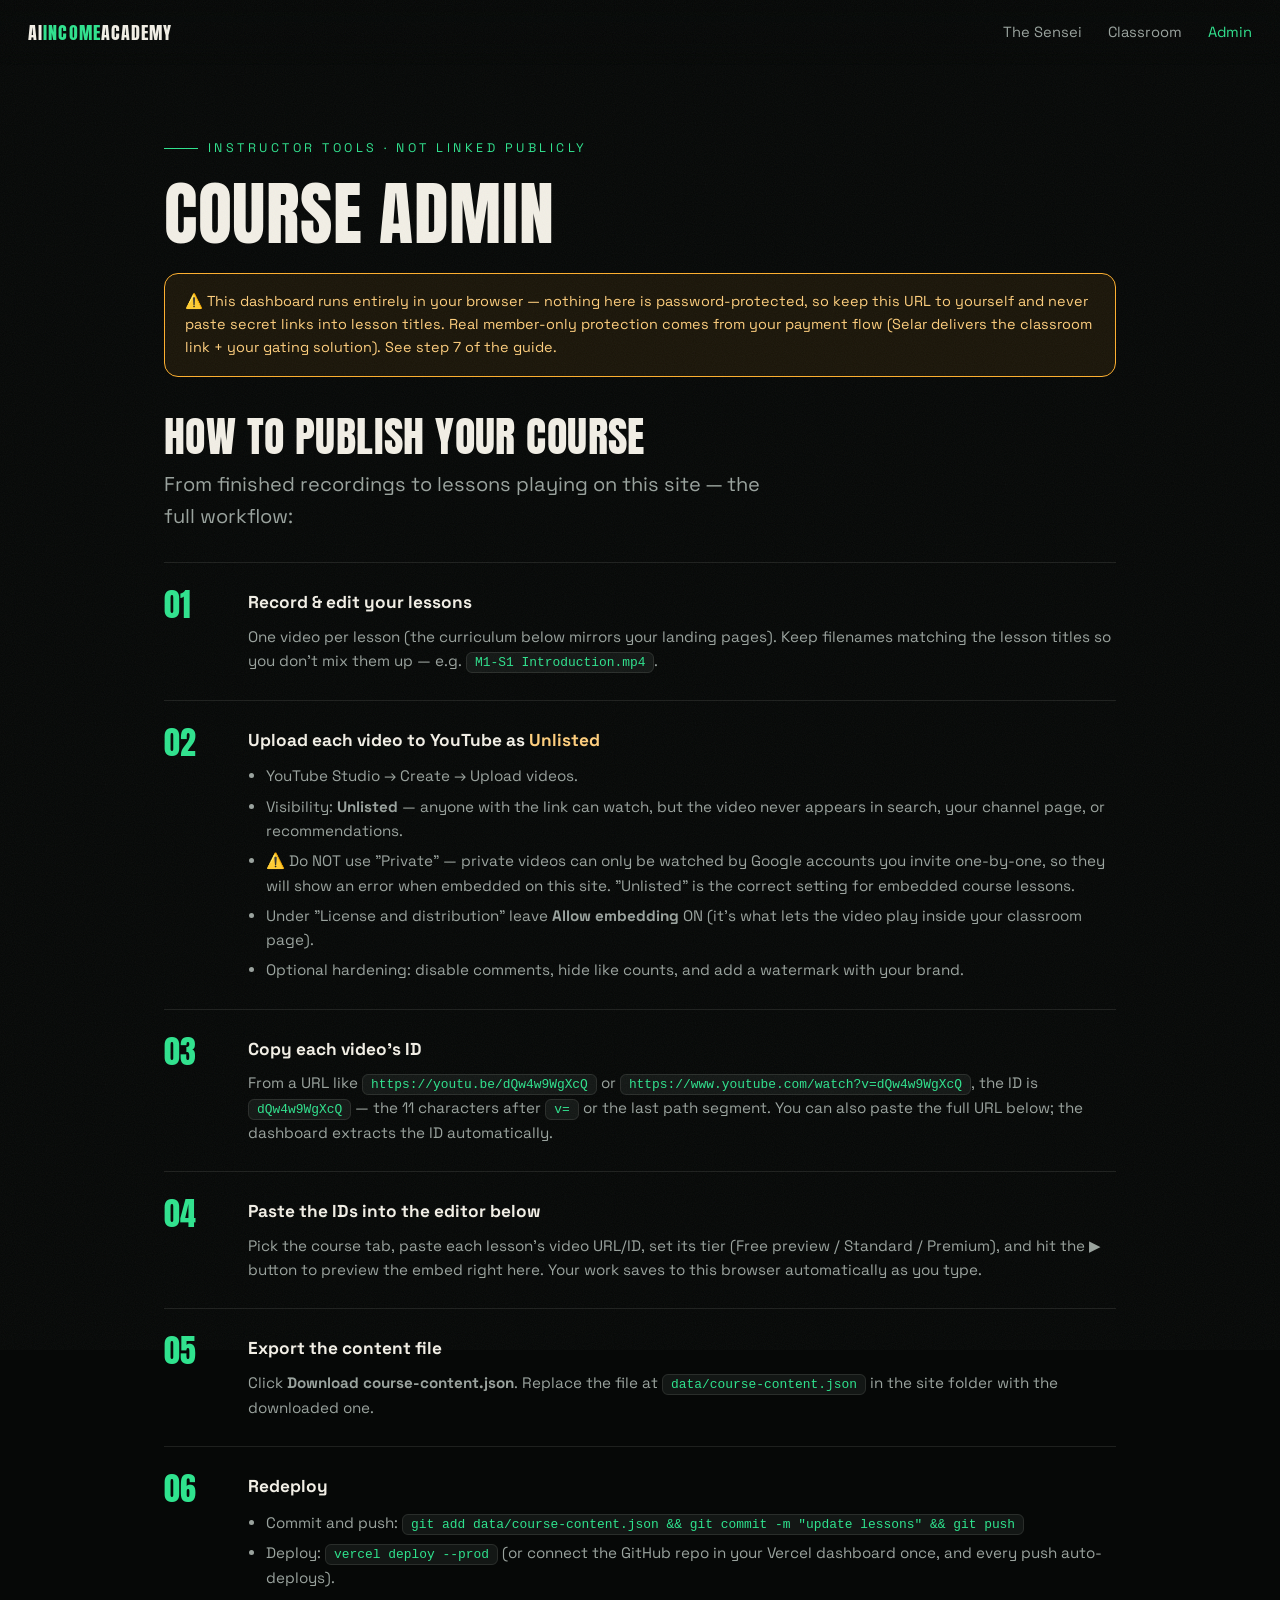
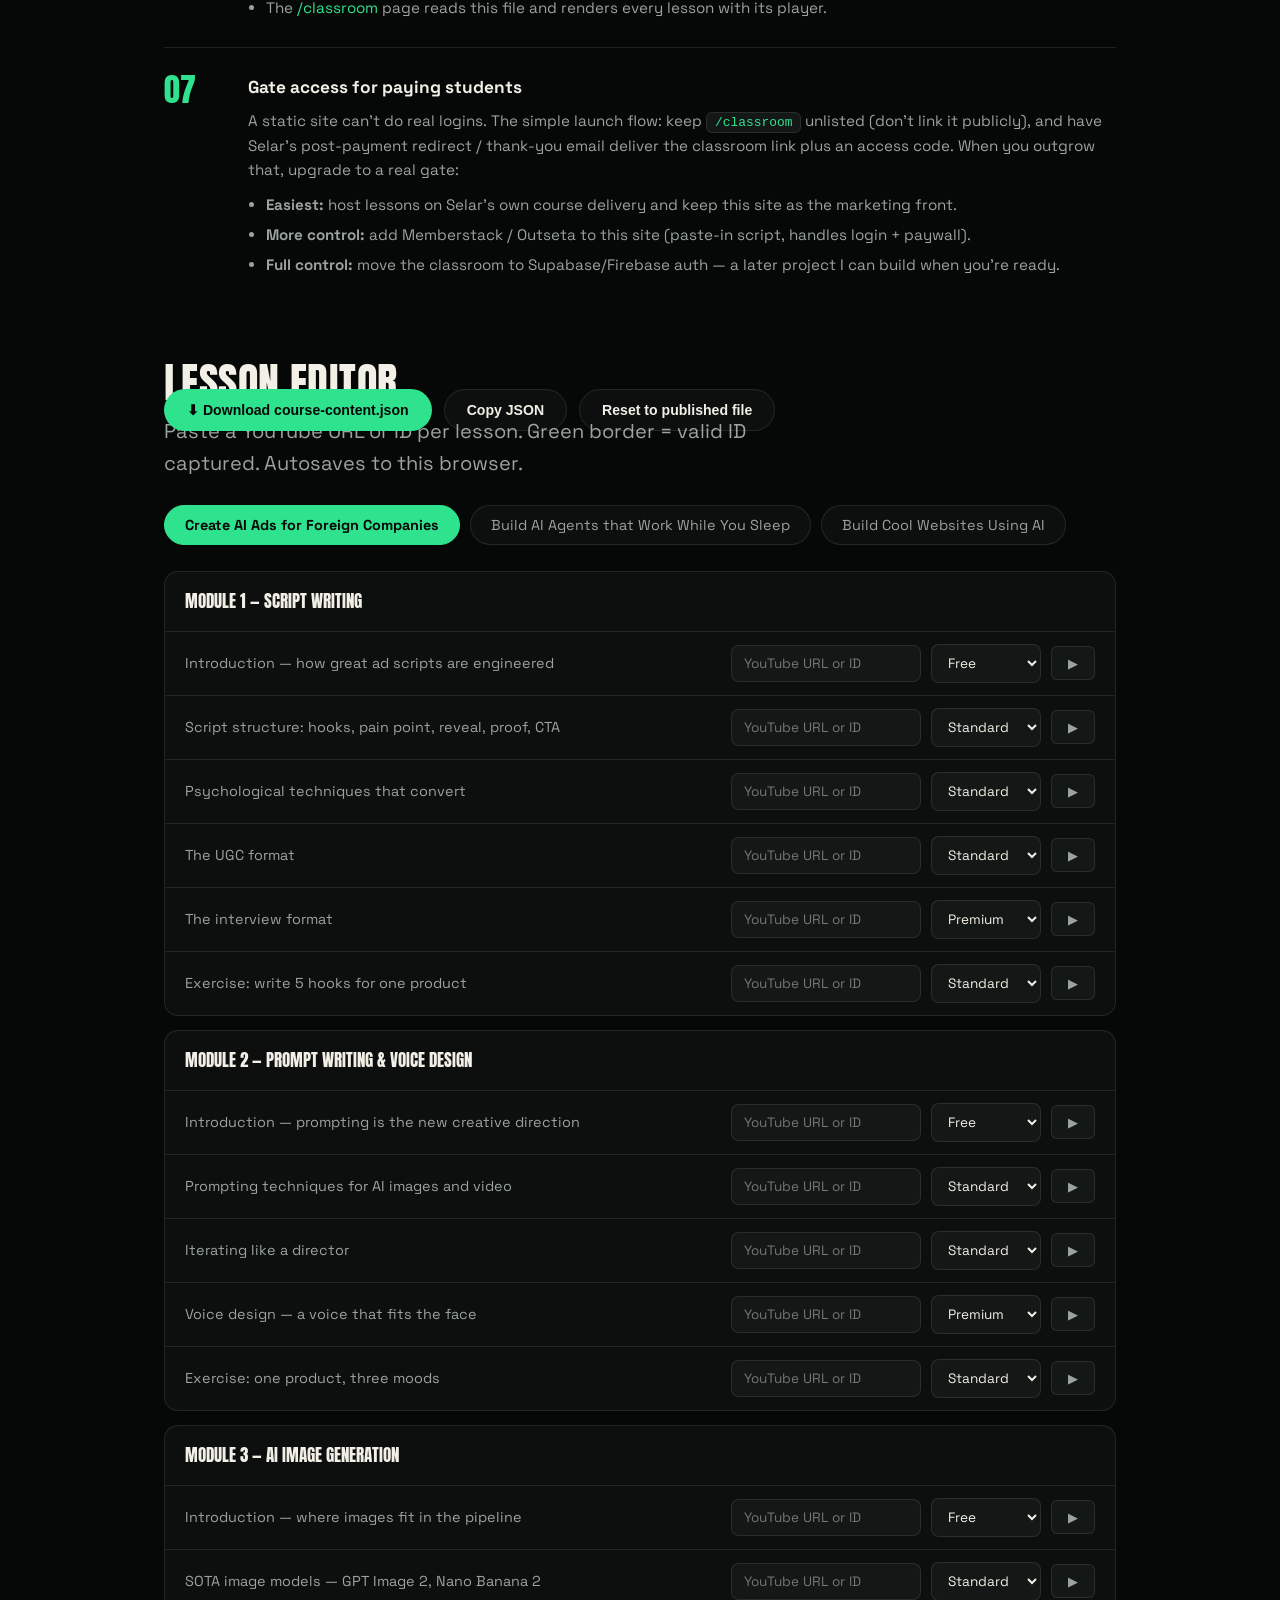
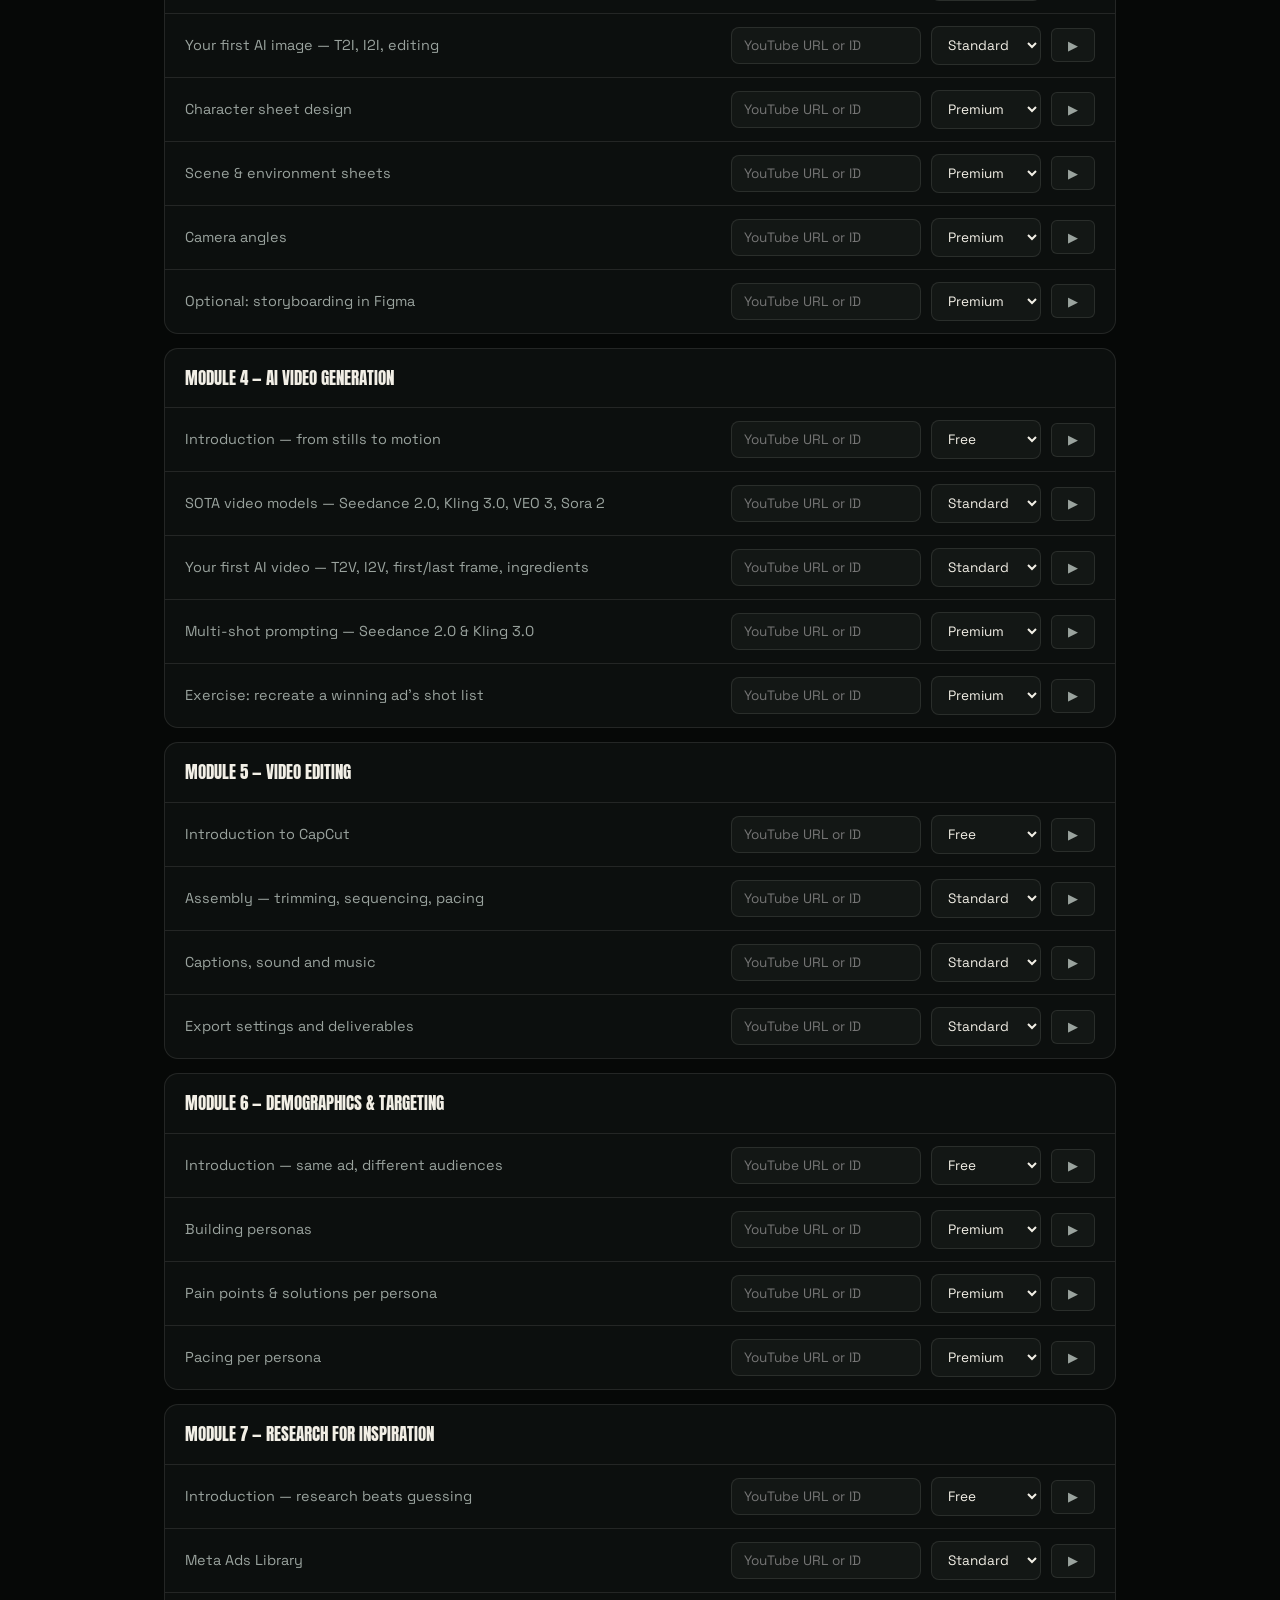
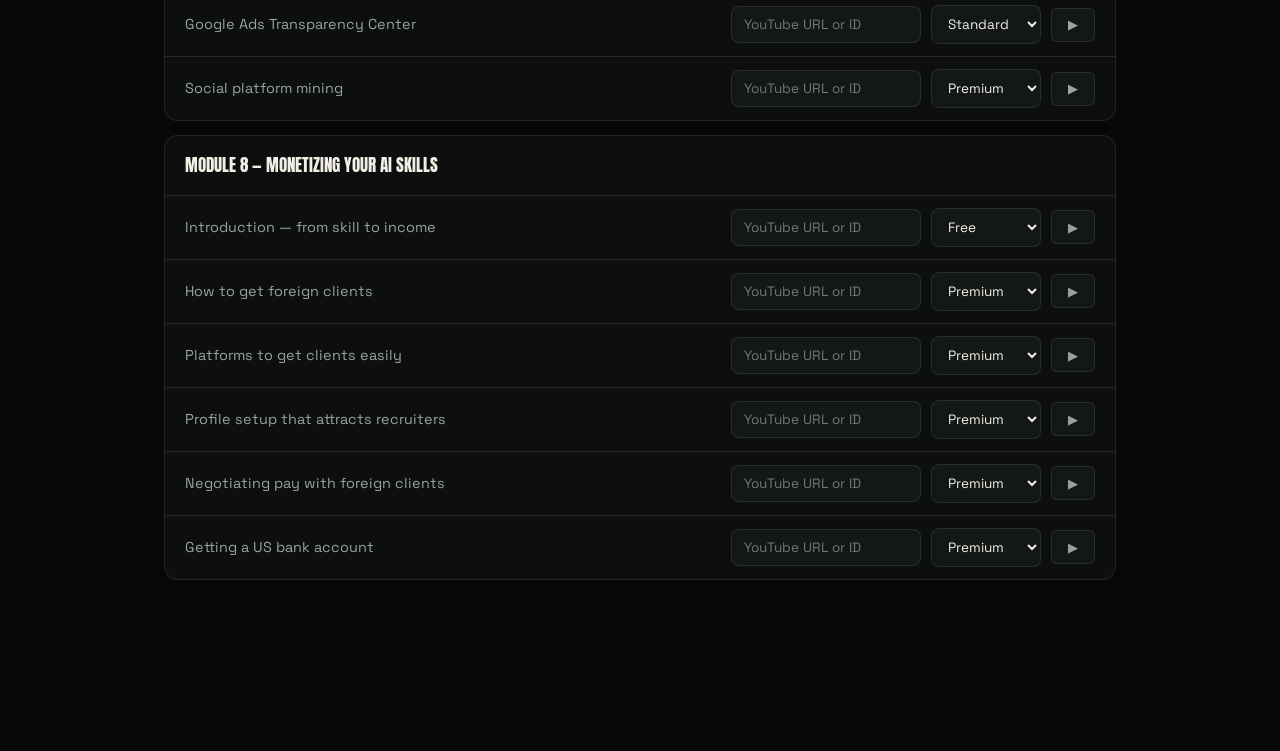
==== admin.html @ d0f60691 "Add Sensei scroll-scrubbed AI-video experience, classroom + admin dashboard - /sensei: 3-act cinemat" ====
<!doctype html>
<html lang="en">
<head>
  <meta charset="utf-8" />
  <meta name="viewport" content="width=device-width, initial-scale=1" />
  <title>Course Admin — AI Income Academy</title>
  <meta name="robots" content="noindex, nofollow" />
  <link rel="preconnect" href="https://fonts.googleapis.com" />
  <link rel="preconnect" href="https://fonts.gstatic.com" crossorigin />
  <link href="https://fonts.googleapis.com/css2?family=Anton&family=Space+Grotesk:wght@400;500;700&display=swap" rel="stylesheet" />
  <script>document.documentElement.classList.add("js")</script>
  <link rel="stylesheet" href="/css/styles.css" />
  <link rel="icon" href="data:image/svg+xml,<svg xmlns='http://www.w3.org/2000/svg' viewBox='0 0 100 100'><text y='.9em' font-size='90'>🛠️</text></svg>" />
  <style>
    .admin-wrap { max-width: 1000px; margin: 0 auto; padding: 130px 24px 80px; }
    .admin-banner {
      border: 1px solid #ffb02e; border-radius: 14px; padding: 16px 20px;
      background: rgba(255, 176, 46, 0.08); color: #ffcf7d; font-size: 0.9rem; margin-bottom: 40px;
    }
    .guide-steps { counter-reset: step; display: flex; flex-direction: column; gap: 0; margin-top: 30px; }
    .gstep { display: grid; grid-template-columns: 64px 1fr; gap: 20px; padding: 26px 0; border-top: 1px solid var(--line); }
    .gstep::before {
      counter-increment: step; content: "0" counter(step);
      font-family: var(--font-display); font-size: 2rem; color: var(--accent); line-height: 1;
    }
    .gstep h3 { font-size: 1.08rem; margin-bottom: 8px; }
    .gstep p, .gstep li { color: var(--muted); font-size: 0.95rem; }
    .gstep ul { margin: 10px 0 0 18px; display: flex; flex-direction: column; gap: 6px; }
    .gstep code {
      background: var(--ink-3); border: 1px solid var(--line); border-radius: 6px;
      padding: 2px 8px; font-size: 0.85em; color: var(--accent);
    }
    .warn { color: #ffcf7d; }

    .editor { margin-top: 60px; }
    .course-tabs { display: flex; gap: 10px; margin: 26px 0; flex-wrap: wrap; }
    .course-tabs button {
      background: var(--ink-2); border: 1px solid var(--line); color: var(--muted);
      border-radius: 999px; padding: 10px 20px; cursor: pointer; font-family: var(--font-body);
      font-size: 0.9rem; transition: all 0.2s;
    }
    .course-tabs button.on { background: var(--accent); color: var(--ink); border-color: var(--accent); font-weight: 700; }
    .ed-module { border: 1px solid var(--line); border-radius: 14px; background: var(--ink-2); margin-bottom: 14px; overflow: hidden; }
    .ed-module > h4 {
      padding: 16px 20px; font-family: var(--font-display); text-transform: uppercase;
      font-weight: 400; font-size: 1.05rem; border-bottom: 1px solid var(--line);
    }
    .ed-lesson {
      display: grid; grid-template-columns: 1fr 190px 110px 44px; gap: 10px; align-items: center;
      padding: 12px 20px; border-top: 1px solid var(--line); font-size: 0.9rem;
    }
    .ed-lesson:first-of-type { border-top: none; }
    .ed-lesson .lt { color: var(--muted); }
    .ed-lesson input, .ed-lesson select {
      background: var(--ink-3); border: 1px solid var(--line); color: var(--bone);
      border-radius: 8px; padding: 9px 12px; font-family: var(--font-body); font-size: 0.85rem; width: 100%;
    }
    .ed-lesson input:focus, .ed-lesson select:focus { outline: 1px solid var(--accent); border-color: var(--accent); }
    .ed-lesson input.ok { border-color: #2fe38e; }
    .ed-lesson .pv {
      width: 44px; height: 34px; border-radius: 6px; border: 1px solid var(--line);
      display: grid; place-items: center; color: var(--muted); cursor: pointer; background: var(--ink-3);
    }
    .ed-lesson .pv:hover { color: var(--accent); border-color: var(--accent); }
    .toolbar { display: flex; gap: 12px; flex-wrap: wrap; margin: 26px 0; position: sticky; bottom: 16px; z-index: 5; }
    .toolbar .btn { font-size: 0.88rem; padding: 12px 22px; }
    #statusMsg { color: var(--accent); font-size: 0.85rem; align-self: center; }
    #previewModal {
      position: fixed; inset: 0; background: rgba(6,8,7,0.9); z-index: 200;
      display: none; place-items: center; padding: 24px;
    }
    #previewModal.open { display: grid; }
    #previewModal .box { width: min(860px, 100%); aspect-ratio: 16/9; background: #000; border-radius: 14px; overflow: hidden; border: 1px solid var(--line); }
    #previewModal iframe { width: 100%; height: 100%; border: 0; }
    #previewModal .close { position: absolute; top: 22px; right: 28px; font-size: 2rem; color: var(--bone); cursor: pointer; background: none; border: none; }
    @media (max-width: 760px) { .ed-lesson { grid-template-columns: 1fr; } .gstep { grid-template-columns: 44px 1fr; } }
  </style>
</head>
<body>

  <nav class="nav">
    <a class="nav-logo" href="/">AI<b>INCOME</b>ACADEMY</a>
    <div class="nav-links">
      <a href="/sensei">The Sensei</a>
      <a href="/classroom">Classroom</a>
      <a href="/admin" class="active">Admin</a>
    </div>
  </nav>

  <div class="admin-wrap">
    <span class="kicker">Instructor tools · Not linked publicly</span>
    <h1 class="display h-1">Course Admin</h1>

    <div class="admin-banner" style="margin-top:26px">
      ⚠️ This dashboard runs entirely in your browser — nothing here is password-protected, so keep this URL to yourself
      and never paste secret links into lesson titles. Real member-only protection comes from your payment flow
      (Selar delivers the classroom link + your gating solution). See step 7 of the guide.
    </div>

    <!-- ================= GUIDE ================= -->
    <section>
      <h2 class="display h-2">How to publish your course</h2>
      <p class="lead" style="margin-top:12px">From finished recordings to lessons playing on this site — the full workflow:</p>

      <div class="guide-steps">
        <div class="gstep">
          <div>
            <h3>Record &amp; edit your lessons</h3>
            <p>One video per lesson (the curriculum below mirrors your landing pages). Keep filenames matching the lesson titles so you don't mix them up — e.g. <code>M1-S1 Introduction.mp4</code>.</p>
          </div>
        </div>
        <div class="gstep">
          <div>
            <h3>Upload each video to YouTube as <span class="warn">Unlisted</span></h3>
            <ul>
              <li>YouTube Studio → Create → Upload videos.</li>
              <li>Visibility: <b>Unlisted</b> — anyone with the link can watch, but the video never appears in search, your channel page, or recommendations.</li>
              <li class="warn">⚠️ Do NOT use "Private" — private videos can only be watched by Google accounts you invite one-by-one, so they will show an error when embedded on this site. "Unlisted" is the correct setting for embedded course lessons.</li>
              <li>Under "License and distribution" leave <b>Allow embedding</b> ON (it's what lets the video play inside your classroom page).</li>
              <li>Optional hardening: disable comments, hide like counts, and add a watermark with your brand.</li>
            </ul>
          </div>
        </div>
        <div class="gstep">
          <div>
            <h3>Copy each video's ID</h3>
            <p>From a URL like <code>https://youtu.be/dQw4w9WgXcQ</code> or <code>https://www.youtube.com/watch?v=dQw4w9WgXcQ</code>, the ID is <code>dQw4w9WgXcQ</code> — the 11 characters after <code>v=</code> or the last path segment. You can also paste the full URL below; the dashboard extracts the ID automatically.</p>
          </div>
        </div>
        <div class="gstep">
          <div>
            <h3>Paste the IDs into the editor below</h3>
            <p>Pick the course tab, paste each lesson's video URL/ID, set its tier (Free preview / Standard / Premium), and hit the ▶ button to preview the embed right here. Your work saves to this browser automatically as you type.</p>
          </div>
        </div>
        <div class="gstep">
          <div>
            <h3>Export the content file</h3>
            <p>Click <b>Download course-content.json</b>. Replace the file at <code>data/course-content.json</code> in the site folder with the downloaded one.</p>
          </div>
        </div>
        <div class="gstep">
          <div>
            <h3>Redeploy</h3>
            <ul>
              <li>Commit and push: <code>git add data/course-content.json && git commit -m "update lessons" && git push</code></li>
              <li>Deploy: <code>vercel deploy --prod</code> (or connect the GitHub repo in your Vercel dashboard once, and every push auto-deploys).</li>
              <li>The <a href="/classroom" style="color:var(--accent)">/classroom</a> page reads this file and renders every lesson with its player.</li>
            </ul>
          </div>
        </div>
        <div class="gstep">
          <div>
            <h3>Gate access for paying students</h3>
            <p>A static site can't do real logins. The simple launch flow: keep <code>/classroom</code> unlisted (don't link it publicly), and have Selar's post-payment redirect / thank-you email deliver the classroom link plus an access code. When you outgrow that, upgrade to a real gate:</p>
            <ul>
              <li><b>Easiest:</b> host lessons on Selar's own course delivery and keep this site as the marketing front.</li>
              <li><b>More control:</b> add Memberstack / Outseta to this site (paste-in script, handles login + paywall).</li>
              <li><b>Full control:</b> move the classroom to Supabase/Firebase auth — a later project I can build when you're ready.</li>
            </ul>
          </div>
        </div>
      </div>
    </section>

    <!-- ================= EDITOR ================= -->
    <section class="editor">
      <h2 class="display h-2">Lesson editor</h2>
      <p class="lead" style="margin-top:12px">Paste a YouTube URL or ID per lesson. Green border = valid ID captured. Autosaves to this browser.</p>

      <div class="course-tabs" id="courseTabs"></div>
      <div id="editorBody"></div>

      <div class="toolbar">
        <button class="btn btn-primary" id="btnDownload">⬇ Download course-content.json</button>
        <button class="btn btn-ghost" id="btnCopy">Copy JSON</button>
        <button class="btn btn-ghost" id="btnReset">Reset to published file</button>
        <span id="statusMsg"></span>
      </div>
    </section>
  </div>

  <div id="previewModal">
    <button class="close" aria-label="Close preview">×</button>
    <div class="box"><iframe id="previewFrame" title="Lesson preview" allow="autoplay; encrypted-media" allowfullscreen></iframe></div>
  </div>

  <script>
  (async function () {
    const LS_KEY = "aia-course-content-draft";
    let data;

    // load: draft from localStorage, else published file
    const published = await fetch("/data/course-content.json").then(r => r.json());
    try { data = JSON.parse(localStorage.getItem(LS_KEY)) || published; }
    catch { data = published; }

    const tabs = document.getElementById("courseTabs");
    const body = document.getElementById("editorBody");
    const statusMsg = document.getElementById("statusMsg");
    let activeCourse = Object.keys(data.courses)[0];

    function extractId(input) {
      input = input.trim();
      if (!input) return "";
      const m = input.match(/(?:youtu\.be\/|v=|\/embed\/|\/shorts\/)([\w-]{11})/) || input.match(/^([\w-]{11})$/);
      return m ? m[1] : "";
    }

    function save() {
      localStorage.setItem(LS_KEY, JSON.stringify(data));
      statusMsg.textContent = "Draft saved " + new Date().toLocaleTimeString();
    }

    function renderTabs() {
      tabs.innerHTML = "";
      Object.entries(data.courses).forEach(([key, c]) => {
        const b = document.createElement("button");
        b.textContent = c.title;
        b.classList.toggle("on", key === activeCourse);
        b.onclick = () => { activeCourse = key; renderTabs(); renderEditor(); };
        tabs.appendChild(b);
      });
    }

    function renderEditor() {
      body.innerHTML = "";
      data.courses[activeCourse].modules.forEach((mod, mi) => {
        const box = document.createElement("div");
        box.className = "ed-module";
        box.innerHTML = "<h4>Module " + (mi + 1) + " — " + mod.title + "</h4>";
        mod.lessons.forEach((les) => {
          const row = document.createElement("div");
          row.className = "ed-lesson";

          const title = document.createElement("span");
          title.className = "lt";
          title.textContent = les.title;

          const input = document.createElement("input");
          input.placeholder = "YouTube URL or ID";
          input.value = les.youtubeId || "";
          if (les.youtubeId) input.classList.add("ok");
          input.oninput = () => {
            const id = extractId(input.value);
            les.youtubeId = id;
            input.classList.toggle("ok", !!id);
            save();
          };

          const tier = document.createElement("select");
          ["free", "standard", "premium"].forEach((t) => {
            const o = document.createElement("option");
            o.value = t; o.textContent = t[0].toUpperCase() + t.slice(1);
            if (les.tier === t) o.selected = true;
            tier.appendChild(o);
          });
          tier.onchange = () => { les.tier = tier.value; save(); };

          const pv = document.createElement("button");
          pv.className = "pv"; pv.textContent = "▶"; pv.title = "Preview embed";
          pv.onclick = () => {
            if (!les.youtubeId) { alert("No video ID yet for this lesson."); return; }
            document.getElementById("previewFrame").src =
              "https://www.youtube-nocookie.com/embed/" + les.youtubeId + "?rel=0";
            document.getElementById("previewModal").classList.add("open");
          };

          row.append(title, input, tier, pv);
          box.appendChild(row);
        });
        body.appendChild(box);
      });
    }

    document.querySelector("#previewModal .close").onclick = () => {
      document.getElementById("previewModal").classList.remove("open");
      document.getElementById("previewFrame").src = "";
    };

    document.getElementById("btnDownload").onclick = () => {
      data.updated = new Date().toISOString().slice(0, 10);
      const blob = new Blob([JSON.stringify(data, null, 2)], { type: "application/json" });
      const a = document.createElement("a");
      a.href = URL.createObjectURL(blob);
      a.download = "course-content.json";
      a.click();
      statusMsg.textContent = "Downloaded — replace data/course-content.json and redeploy.";
    };

    document.getElementById("btnCopy").onclick = async () => {
      data.updated = new Date().toISOString().slice(0, 10);
      await navigator.clipboard.writeText(JSON.stringify(data, null, 2));
      statusMsg.textContent = "JSON copied to clipboard.";
    };

    document.getElementById("btnReset").onclick = () => {
      if (!confirm("Discard your local draft and reload the published file?")) return;
      localStorage.removeItem(LS_KEY);
      location.reload();
    };

    renderTabs();
    renderEditor();
  })();
  </script>
</body>
</html>
---- css/styles.css ----
/* ============================================================
   AI INCOME ACADEMY — cinematic dark design system
   Accent themes: hub = emerald · ads = amber · agents = violet · web = cyan
   ============================================================ */

:root {
  --ink: #060807;
  --ink-2: #0c0f0e;
  --ink-3: #131715;
  --bone: #f2efe6;
  --muted: #9aa39e;
  --line: rgba(242, 239, 230, 0.1);
  --accent: #2fe38e;          /* emerald default (hub) */
  --accent-soft: rgba(47, 227, 142, 0.12);
  --accent-glow: rgba(47, 227, 142, 0.35);
  --font-display: "Anton", "Arial Narrow", sans-serif;
  --font-body: "Space Grotesk", "Segoe UI", sans-serif;
  --radius: 18px;
}

.theme-ads {
  --accent: #ffb02e;
  --accent-soft: rgba(255, 176, 46, 0.12);
  --accent-glow: rgba(255, 176, 46, 0.35);
}
.theme-agents {
  --accent: #a78bfa;
  --accent-soft: rgba(167, 139, 250, 0.12);
  --accent-glow: rgba(167, 139, 250, 0.35);
}
.theme-web {
  --accent: #36d6ff;
  --accent-soft: rgba(54, 214, 255, 0.12);
  --accent-glow: rgba(54, 214, 255, 0.35);
}

* { margin: 0; padding: 0; box-sizing: border-box; }

html { scroll-behavior: smooth; }

body {
  background: var(--ink);
  color: var(--bone);
  font-family: var(--font-body);
  font-size: 17px;
  line-height: 1.6;
  overflow-x: hidden;
  -webkit-font-smoothing: antialiased;
}

/* film grain */
body::after {
  content: "";
  position: fixed;
  inset: -50%;
  pointer-events: none;
  z-index: 9999;
  opacity: 0.05;
  background-image: url("data:image/svg+xml,%3Csvg xmlns='http://www.w3.org/2000/svg' width='300' height='300'%3E%3Cfilter id='n'%3E%3CfeTurbulence type='fractalNoise' baseFrequency='0.9' numOctaves='2'/%3E%3C/filter%3E%3Crect width='300' height='300' filter='url(%23n)'/%3E%3C/svg%3E");
  animation: grain 8s steps(10) infinite;
}
@keyframes grain {
  0%, 100% { transform: translate(0, 0); }
  20% { transform: translate(-3%, 2%); }
  40% { transform: translate(2%, -3%); }
  60% { transform: translate(-2%, -2%); }
  80% { transform: translate(3%, 3%); }
}

::selection { background: var(--accent); color: var(--ink); }

img { max-width: 100%; display: block; }
a { color: inherit; text-decoration: none; }

.wrap { max-width: 1180px; margin: 0 auto; padding: 0 24px; }

/* ---------- typography ---------- */
.display {
  font-family: var(--font-display);
  font-weight: 400;
  text-transform: uppercase;
  line-height: 0.95;
  letter-spacing: 0.01em;
}
.h-hero { font-size: clamp(3rem, 9.5vw, 8.5rem); }
.h-1 { font-size: clamp(2.2rem, 5.5vw, 4.5rem); }
.h-2 { font-size: clamp(1.5rem, 3.4vw, 2.6rem); }

.kicker {
  display: inline-flex;
  align-items: center;
  gap: 10px;
  font-size: 0.78rem;
  letter-spacing: 0.28em;
  text-transform: uppercase;
  color: var(--accent);
  margin-bottom: 22px;
}
.kicker::before {
  content: "";
  width: 34px;
  height: 1px;
  background: var(--accent);
}

.lead { color: var(--muted); font-size: clamp(1rem, 1.6vw, 1.25rem); max-width: 620px; }
.accent { color: var(--accent); }

/* ---------- nav ---------- */
.nav {
  position: fixed;
  top: 0; left: 0; right: 0;
  z-index: 100;
  display: flex;
  align-items: center;
  justify-content: space-between;
  padding: 18px 28px;
  background: linear-gradient(rgba(6, 8, 7, 0.92), rgba(6, 8, 7, 0.75) 70%, transparent);
  backdrop-filter: blur(8px);
}
.nav-logo {
  font-family: var(--font-display);
  font-size: 1.15rem;
  letter-spacing: 0.06em;
  text-transform: uppercase;
}
.nav-logo b { color: var(--accent); font-weight: 400; }
.nav-links { display: flex; gap: 26px; align-items: center; font-size: 0.92rem; }
.nav-links a { color: var(--muted); transition: color 0.25s; }
.nav-links a:hover { color: var(--bone); }
.nav-links a.active { color: var(--accent); }

/* ---------- buttons ---------- */
.btn {
  display: inline-flex;
  align-items: center;
  gap: 10px;
  padding: 15px 30px;
  border-radius: 999px;
  font-weight: 700;
  font-size: 0.98rem;
  border: 1px solid transparent;
  cursor: pointer;
  transition: transform 0.25s, box-shadow 0.25s, background 0.25s, color 0.25s;
}
.btn-primary {
  background: var(--accent);
  color: var(--ink);
  box-shadow: 0 0 0 rgba(0,0,0,0);
}
.btn-primary:hover {
  transform: translateY(-3px);
  box-shadow: 0 14px 40px var(--accent-glow);
}
.btn-ghost {
  border-color: var(--line);
  color: var(--bone);
  background: rgba(242, 239, 230, 0.03);
}
.btn-ghost:hover { border-color: var(--accent); color: var(--accent); }
.btn .arr { transition: transform 0.25s; }
.btn:hover .arr { transform: translateX(4px); }

/* ---------- hero ---------- */
.hero {
  position: relative;
  min-height: 100svh;
  display: flex;
  align-items: flex-end;
  padding: 140px 0 70px;
  isolation: isolate;
}
.hero-media {
  position: absolute;
  inset: 0;
  z-index: -2;
  overflow: hidden;
}
.hero-media img {
  width: 100%;
  height: 100%;
  object-fit: cover;
  opacity: 0.55;
  transform: scale(1.08);
  animation: heroDrift 18s ease-in-out infinite alternate;
}
@keyframes heroDrift {
  from { transform: scale(1.08) translateY(0); }
  to { transform: scale(1.16) translateY(-2.5%); }
}
.hero::before {
  content: "";
  position: absolute;
  inset: 0;
  z-index: -1;
  background:
    radial-gradient(60% 60% at 70% 30%, var(--accent-soft), transparent 65%),
    linear-gradient(180deg, rgba(6,8,7,0.55) 0%, rgba(6,8,7,0.25) 45%, var(--ink) 96%);
}
.hero-sub {
  margin-top: 26px;
  display: flex;
  gap: 16px;
  flex-wrap: wrap;
  align-items: center;
}
.hero-note { color: var(--muted); font-size: 0.85rem; letter-spacing: 0.08em; text-transform: uppercase; }

/* title reveal */
.title-line { display: block; overflow: hidden; }
.title-line span {
  display: inline-block;
  transform: translateY(110%);
  animation: riseIn 0.9s cubic-bezier(0.16, 1, 0.3, 1) forwards;
}
.title-line:nth-child(2) span { animation-delay: 0.12s; }
.title-line:nth-child(3) span { animation-delay: 0.24s; }
@keyframes riseIn { to { transform: translateY(0); } }

/* ---------- stats strip ---------- */
.stats {
  border-top: 1px solid var(--line);
  border-bottom: 1px solid var(--line);
  background: var(--ink-2);
}
.stats-grid {
  display: grid;
  grid-template-columns: repeat(auto-fit, minmax(200px, 1fr));
}
.stat {
  padding: 44px 30px;
  border-right: 1px solid var(--line);
}
.stat:last-child { border-right: none; }
.stat b {
  font-family: var(--font-display);
  font-weight: 400;
  font-size: clamp(2rem, 4vw, 3.2rem);
  color: var(--accent);
  display: block;
  line-height: 1;
}
.stat span { color: var(--muted); font-size: 0.88rem; letter-spacing: 0.06em; text-transform: uppercase; }

/* ---------- marquee ---------- */
.marquee {
  overflow: hidden;
  border-top: 1px solid var(--line);
  border-bottom: 1px solid var(--line);
  padding: 18px 0;
  white-space: nowrap;
}
.marquee-track {
  display: inline-block;
  animation: marquee 30s linear infinite;
  font-family: var(--font-display);
  text-transform: uppercase;
  font-size: 1.2rem;
  letter-spacing: 0.08em;
  color: var(--muted);
}
.marquee-track em { color: var(--accent); font-style: normal; margin: 0 18px; }
@keyframes marquee { to { transform: translateX(-50%); } }

/* ---------- sections ---------- */
.section { padding: 110px 0; position: relative; }
.section-tight { padding: 70px 0; }
.section-head { margin-bottom: 56px; max-width: 760px; }

/* scroll reveal — hidden state only when JS is running (html.js) */
html.js .reveal {
  opacity: 0;
  transform: translateY(36px);
  transition: opacity 0.8s cubic-bezier(0.16, 1, 0.3, 1), transform 0.8s cubic-bezier(0.16, 1, 0.3, 1);
}
html.js .reveal.in { opacity: 1; transform: none; }

/* ---------- course cards ---------- */
.cards {
  display: grid;
  grid-template-columns: repeat(auto-fit, minmax(300px, 1fr));
  gap: 22px;
}
.card {
  position: relative;
  border: 1px solid var(--line);
  border-radius: var(--radius);
  overflow: hidden;
  background: var(--ink-2);
  transition: transform 0.35s cubic-bezier(0.16, 1, 0.3, 1), border-color 0.35s, box-shadow 0.35s;
  display: flex;
  flex-direction: column;
}
.card:hover {
  transform: translateY(-8px);
  border-color: var(--card-accent, var(--accent));
  box-shadow: 0 24px 60px rgba(0, 0, 0, 0.55);
}
.card-media { aspect-ratio: 16/9; overflow: hidden; background: var(--ink-3); }
.card-media img {
  width: 100%; height: 100%; object-fit: cover;
  transition: transform 0.6s cubic-bezier(0.16, 1, 0.3, 1);
}
.card:hover .card-media img { transform: scale(1.06); }
.card-body { padding: 26px; display: flex; flex-direction: column; gap: 12px; flex: 1; }
.card-tag {
  align-self: flex-start;
  font-size: 0.72rem;
  letter-spacing: 0.2em;
  text-transform: uppercase;
  color: var(--card-accent, var(--accent));
  border: 1px solid currentColor;
  border-radius: 999px;
  padding: 5px 12px;
}
.card-title { font-family: var(--font-display); font-size: 1.5rem; text-transform: uppercase; line-height: 1.05; }
.card-text { color: var(--muted); font-size: 0.95rem; flex: 1; }
.card-cta {
  color: var(--card-accent, var(--accent));
  font-weight: 700;
  font-size: 0.92rem;
  letter-spacing: 0.04em;
}

/* ---------- proof wall ---------- */
.proof-band { background: var(--ink-2); border-top: 1px solid var(--line); border-bottom: 1px solid var(--line); }
.proof-grid {
  display: grid;
  grid-template-columns: repeat(auto-fill, minmax(220px, 1fr));
  gap: 18px;
}
.proof-item {
  border: 1px solid var(--line);
  border-radius: 14px;
  overflow: hidden;
  background: var(--ink-3);
  position: relative;
  transition: transform 0.3s, border-color 0.3s;
}
.proof-item:hover { transform: translateY(-5px) rotate(-0.5deg); border-color: var(--accent); }
.proof-item img { width: 100%; height: 380px; object-fit: cover; object-position: top; }
.proof-item figcaption {
  position: absolute;
  left: 0; right: 0; bottom: 0;
  padding: 30px 14px 12px;
  font-size: 0.8rem;
  color: var(--bone);
  background: linear-gradient(transparent, rgba(6, 8, 7, 0.95));
}

/* ---------- curriculum accordion ---------- */
.modules { display: flex; flex-direction: column; gap: 14px; }
.module {
  border: 1px solid var(--line);
  border-radius: var(--radius);
  background: var(--ink-2);
  overflow: hidden;
}
.module summary {
  list-style: none;
  cursor: pointer;
  display: flex;
  align-items: center;
  gap: 20px;
  padding: 24px 26px;
  transition: background 0.25s;
}
.module summary::-webkit-details-marker { display: none; }
.module summary:hover { background: var(--ink-3); }
.module-num {
  font-family: var(--font-display);
  font-size: 1.6rem;
  color: var(--accent);
  min-width: 52px;
}
.module-title { font-family: var(--font-display); text-transform: uppercase; font-size: 1.25rem; flex: 1; }
.module-meta { color: var(--muted); font-size: 0.82rem; white-space: nowrap; }
.module-chev {
  width: 30px; height: 30px;
  border: 1px solid var(--line);
  border-radius: 50%;
  display: grid;
  place-items: center;
  color: var(--accent);
  transition: transform 0.3s;
  flex-shrink: 0;
}
.module[open] .module-chev { transform: rotate(45deg); border-color: var(--accent); }
.module-body { padding: 4px 26px 26px 98px; }
.lesson {
  display: flex;
  align-items: center;
  gap: 12px;
  padding: 13px 0;
  border-top: 1px dashed var(--line);
  color: var(--muted);
  font-size: 0.97rem;
}
.lesson:first-child { border-top: none; }
.lesson .dot { width: 6px; height: 6px; border-radius: 50%; background: var(--accent); flex-shrink: 0; }
.lesson .lock {
  margin-left: auto;
  font-size: 0.68rem;
  letter-spacing: 0.14em;
  text-transform: uppercase;
  padding: 3px 10px;
  border-radius: 999px;
  border: 1px solid var(--line);
  color: var(--muted);
  white-space: nowrap;
}
.lesson .lock.premium { color: var(--accent); border-color: var(--accent); }
.lesson.free-tag .lock { color: #7fe3a8; border-color: #7fe3a8; }

/* ---------- pricing ---------- */
.pricing {
  display: grid;
  grid-template-columns: repeat(auto-fit, minmax(300px, 1fr));
  gap: 24px;
  max-width: 900px;
  margin: 0 auto;
}
.price-card {
  border: 1px solid var(--line);
  border-radius: var(--radius);
  padding: 42px 36px;
  background: var(--ink-2);
  position: relative;
  display: flex;
  flex-direction: column;
  gap: 20px;
}
.price-card.featured {
  border-color: var(--accent);
  background: linear-gradient(180deg, var(--accent-soft), var(--ink-2) 55%);
  box-shadow: 0 30px 80px rgba(0, 0, 0, 0.5);
}
.price-badge {
  position: absolute;
  top: -13px; right: 26px;
  background: var(--accent);
  color: var(--ink);
  font-size: 0.7rem;
  font-weight: 700;
  letter-spacing: 0.16em;
  text-transform: uppercase;
  padding: 6px 14px;
  border-radius: 999px;
}
.price-name { font-family: var(--font-display); text-transform: uppercase; font-size: 1.3rem; }
.price-amount { font-family: var(--font-display); font-size: 3.4rem; line-height: 1; }
.price-amount small { font-size: 1rem; color: var(--muted); font-family: var(--font-body); }
.price-list { list-style: none; display: flex; flex-direction: column; gap: 12px; flex: 1; }
.price-list li { display: flex; gap: 12px; color: var(--muted); font-size: 0.95rem; align-items: flex-start; }
.price-list li::before { content: "✓"; color: var(--accent); font-weight: 700; }
.price-list li.no::before { content: "×"; color: #5a625d; }
.price-list li.no { opacity: 0.5; }

/* ---------- hooks / demographics ---------- */
.hooks { display: grid; grid-template-columns: repeat(auto-fit, minmax(260px, 1fr)); gap: 20px; }
.hook {
  border: 1px solid var(--line);
  border-radius: var(--radius);
  padding: 30px 26px;
  background: var(--ink-2);
  transition: border-color 0.3s, transform 0.3s;
}
.hook:hover { border-color: var(--accent); transform: translateY(-6px); }
.hook-age { font-size: 0.72rem; letter-spacing: 0.2em; text-transform: uppercase; color: var(--accent); }
.hook h3 { font-family: var(--font-display); text-transform: uppercase; font-size: 1.25rem; margin: 10px 0 12px; }
.hook p { color: var(--muted); font-size: 0.94rem; }

/* ---------- job drops ---------- */
.jobs { display: flex; flex-direction: column; gap: 14px; }
.job {
  display: grid;
  grid-template-columns: 1fr auto auto;
  gap: 18px;
  align-items: center;
  border: 1px solid var(--line);
  border-radius: 14px;
  padding: 20px 24px;
  background: var(--ink-2);
  transition: border-color 0.3s;
}
.job:hover { border-color: var(--accent); }
.job-role b { display: block; font-size: 1.02rem; }
.job-role span { color: var(--muted); font-size: 0.85rem; }
.job-pay { font-family: var(--font-display); color: var(--accent); font-size: 1.15rem; white-space: nowrap; }
.job-apply {
  font-size: 0.8rem;
  letter-spacing: 0.1em;
  text-transform: uppercase;
  color: var(--muted);
  border: 1px solid var(--line);
  padding: 8px 16px;
  border-radius: 999px;
  transition: all 0.25s;
}
.job:hover .job-apply { color: var(--ink); background: var(--accent); border-color: var(--accent); }
.jobs-note { color: var(--muted); font-size: 0.85rem; margin-top: 18px; }
.jobs-note b { color: var(--accent); }

/* ---------- kinetic words ---------- */
.kinetic {
  text-align: center;
  padding: 130px 24px;
}
.kinetic .word {
  font-family: var(--font-display);
  font-size: clamp(2.6rem, 8vw, 6.5rem);
  text-transform: uppercase;
  display: block;
  line-height: 1.02;
  color: var(--bone);
  transition: opacity 0.5s, color 0.5s;
}
html.js .kinetic .word { opacity: 0.14; }
html.js .kinetic .word.lit { opacity: 1; }
.kinetic .word.lit:nth-child(even) { color: var(--accent); }

/* ---------- tutor ---------- */
.tutor {
  display: grid;
  grid-template-columns: 380px 1fr;
  gap: 56px;
  align-items: center;
}
.tutor-photo {
  border-radius: var(--radius);
  overflow: hidden;
  border: 1px solid var(--line);
  aspect-ratio: 4/5;
  position: relative;
}
.tutor-photo img {
  width: 100%; height: 100%;
  object-fit: cover;
  object-position: center top;
}
.tutor-photo::after {
  content: "";
  position: absolute; inset: 0;
  background: linear-gradient(transparent 65%, rgba(6,8,7,0.8));
}
.tutor-quote {
  border-left: 3px solid var(--accent);
  padding-left: 22px;
  margin-top: 26px;
  color: var(--muted);
  font-style: italic;
}

/* ---------- FAQ ---------- */
.faq { max-width: 800px; }
.faq details { border-bottom: 1px solid var(--line); }
.faq summary {
  list-style: none;
  cursor: pointer;
  padding: 24px 40px 24px 0;
  font-weight: 700;
  font-size: 1.05rem;
  position: relative;
}
.faq summary::-webkit-details-marker { display: none; }
.faq summary::after {
  content: "+";
  position: absolute;
  right: 4px; top: 50%;
  transform: translateY(-50%);
  color: var(--accent);
  font-size: 1.5rem;
  transition: transform 0.3s;
}
.faq details[open] summary::after { transform: translateY(-50%) rotate(45deg); }
.faq details p { color: var(--muted); padding: 0 0 24px; max-width: 90%; }

/* ---------- final CTA ---------- */
.finale {
  text-align: center;
  padding: 150px 24px 130px;
  position: relative;
  isolation: isolate;
}
.finale::before {
  content: "";
  position: absolute; inset: 0;
  z-index: -1;
  background: radial-gradient(50% 55% at 50% 45%, var(--accent-soft), transparent 70%);
}
.finale .lead { margin: 22px auto 40px; }

/* ---------- footer ---------- */
.footer {
  border-top: 1px solid var(--line);
  padding: 54px 0 40px;
  background: var(--ink-2);
}
.footer-grid {
  display: grid;
  grid-template-columns: 1.4fr 1fr 1fr;
  gap: 40px;
  margin-bottom: 40px;
}
.footer h4 { font-size: 0.78rem; letter-spacing: 0.2em; text-transform: uppercase; color: var(--muted); margin-bottom: 16px; }
.footer a { display: block; color: var(--muted); padding: 5px 0; font-size: 0.93rem; transition: color 0.2s; }
.footer a:hover { color: var(--accent); }
.footer-brand p { color: var(--muted); font-size: 0.9rem; max-width: 320px; margin-top: 12px; }
.footer-bottom {
  border-top: 1px solid var(--line);
  padding-top: 26px;
  display: flex;
  justify-content: space-between;
  gap: 16px;
  flex-wrap: wrap;
  color: #5a625d;
  font-size: 0.82rem;
}

/* ---------- upsell strip ---------- */
.upsells { display: grid; grid-template-columns: repeat(auto-fill, minmax(240px, 1fr)); gap: 16px; }
.upsell {
  border: 1px solid var(--line);
  border-radius: 14px;
  padding: 22px;
  background: var(--ink-2);
  transition: border-color 0.3s, transform 0.3s;
  display: flex;
  flex-direction: column;
  gap: 8px;
}
.upsell:hover { border-color: var(--accent); transform: translateY(-4px); }
.upsell .u-icon { font-size: 1.5rem; }
.upsell b { font-size: 0.98rem; }
.upsell span { color: var(--muted); font-size: 0.85rem; }
.upsell .u-soon {
  align-self: flex-start;
  margin-top: 6px;
  font-size: 0.66rem;
  letter-spacing: 0.16em;
  text-transform: uppercase;
  color: var(--accent);
  border: 1px solid var(--accent);
  border-radius: 999px;
  padding: 3px 10px;
}

/* ---------- misc ---------- */
.two-col { display: grid; grid-template-columns: 1fr 1fr; gap: 60px; align-items: center; }
.checklist { list-style: none; display: flex; flex-direction: column; gap: 14px; }
.checklist li { display: flex; gap: 14px; align-items: flex-start; color: var(--muted); }
.checklist li::before { content: "→"; color: var(--accent); font-weight: 700; }
.img-frame { border-radius: var(--radius); overflow: hidden; border: 1px solid var(--line); }

.crumb { color: var(--muted); font-size: 0.85rem; margin-bottom: 20px; display: inline-block; }
.crumb:hover { color: var(--accent); }

@media (max-width: 900px) {
  .nav-links { display: none; }
  .tutor { grid-template-columns: 1fr; }
  .two-col { grid-template-columns: 1fr; gap: 36px; }
  .module-body { padding-left: 26px; }
  .footer-grid { grid-template-columns: 1fr; }
  .job { grid-template-columns: 1fr; gap: 10px; }
  .proof-item img { height: 320px; }
}
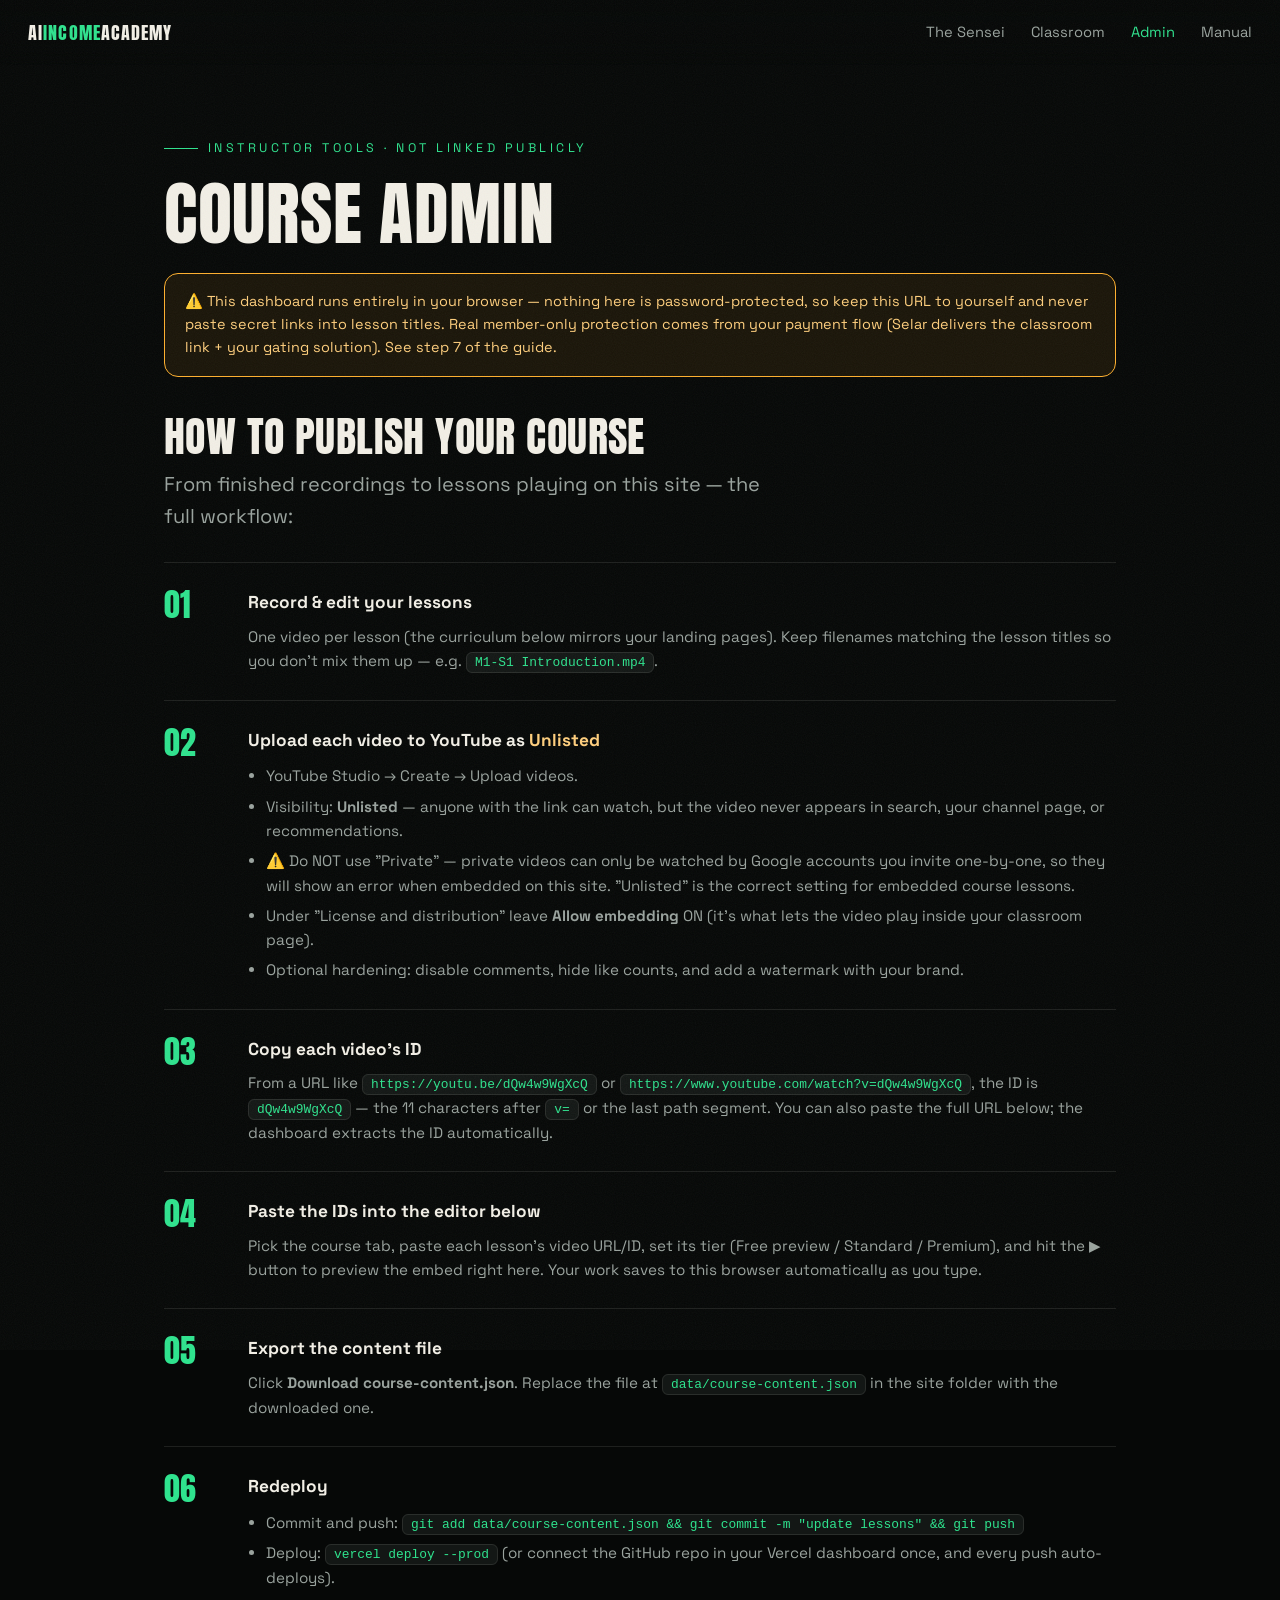
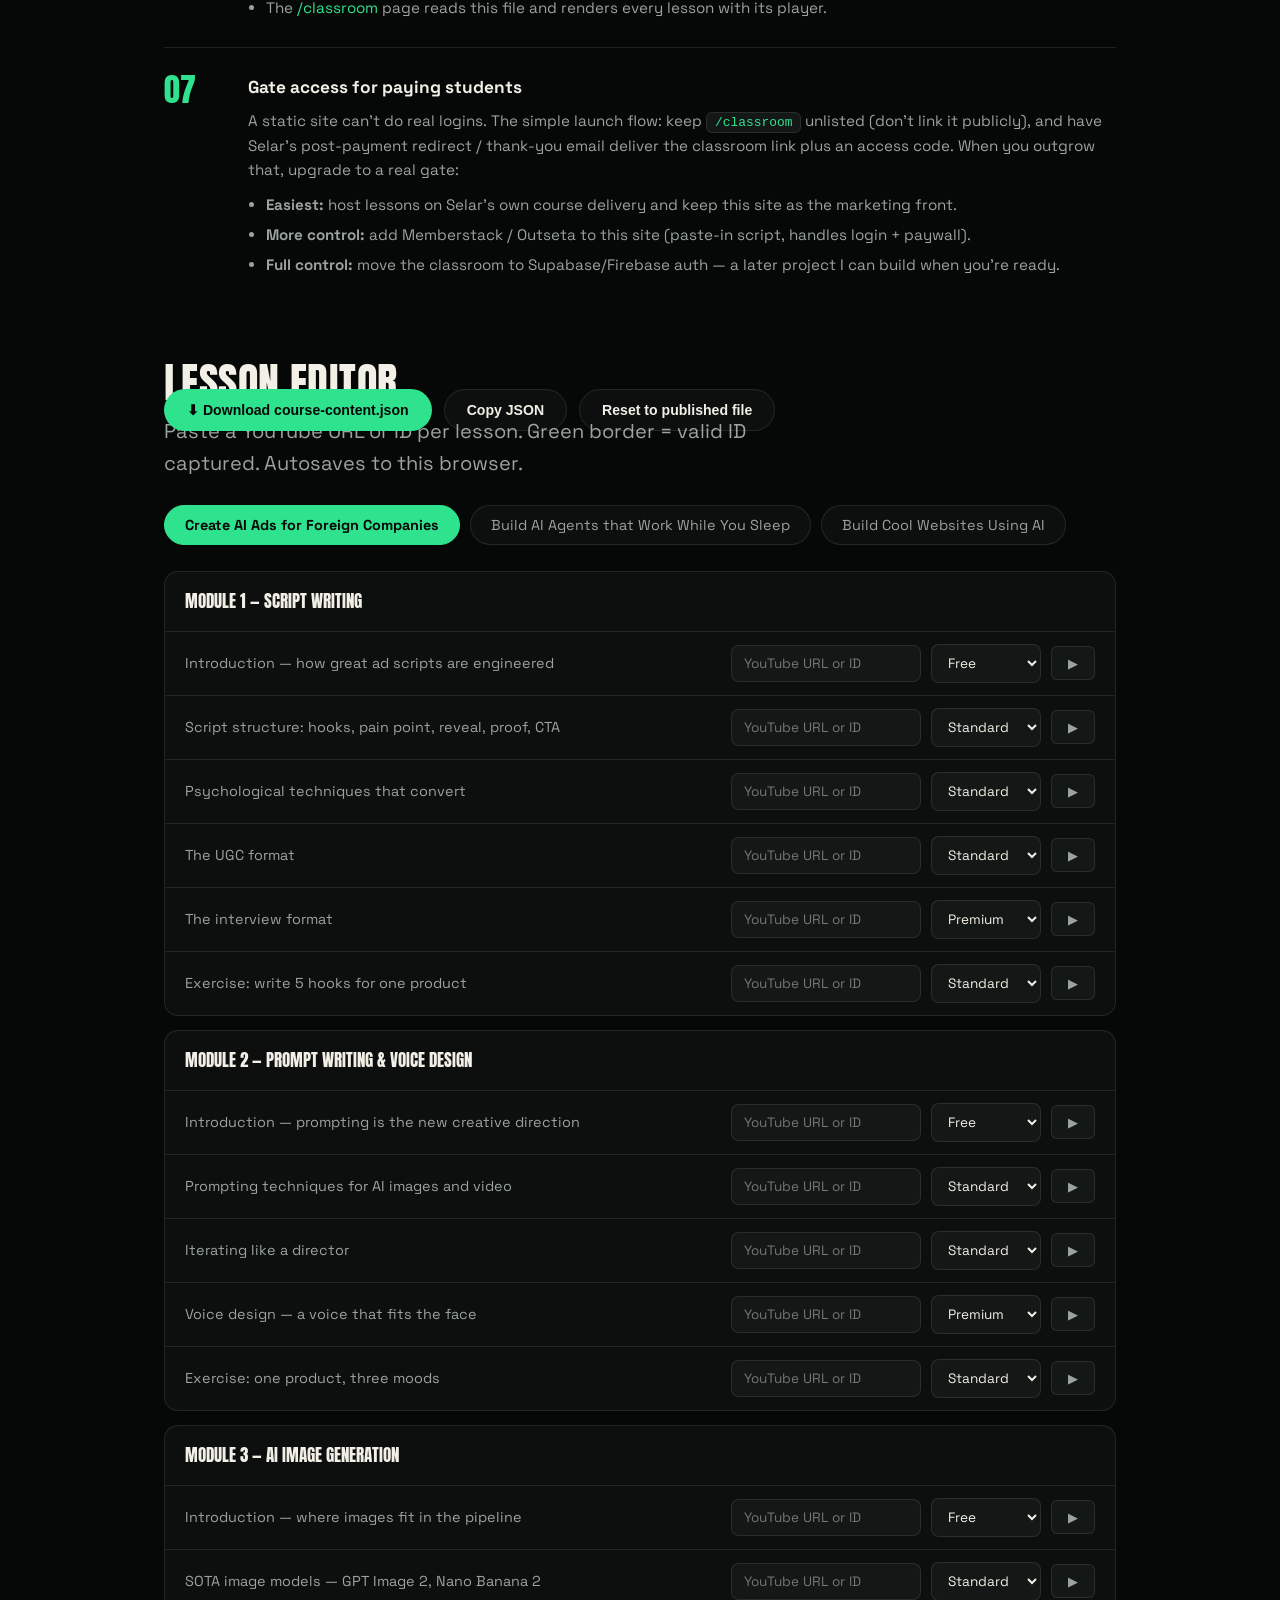
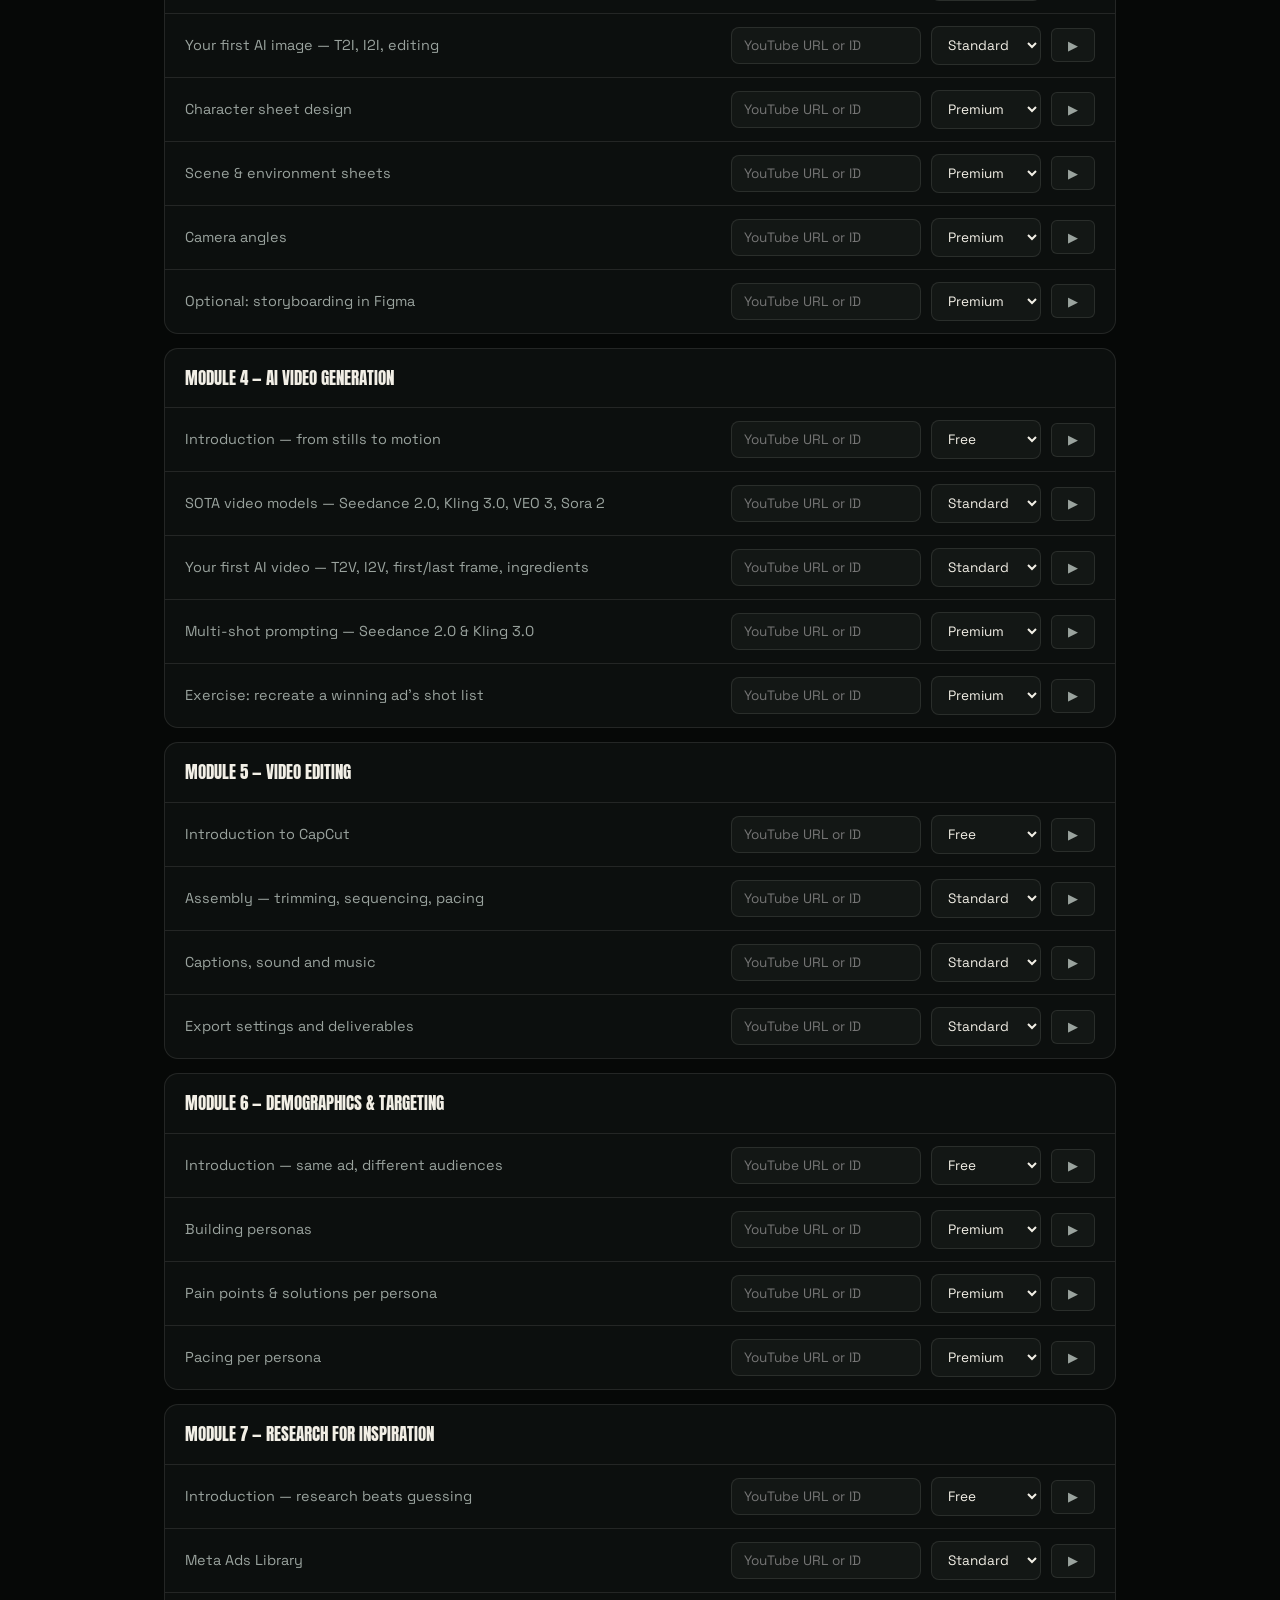
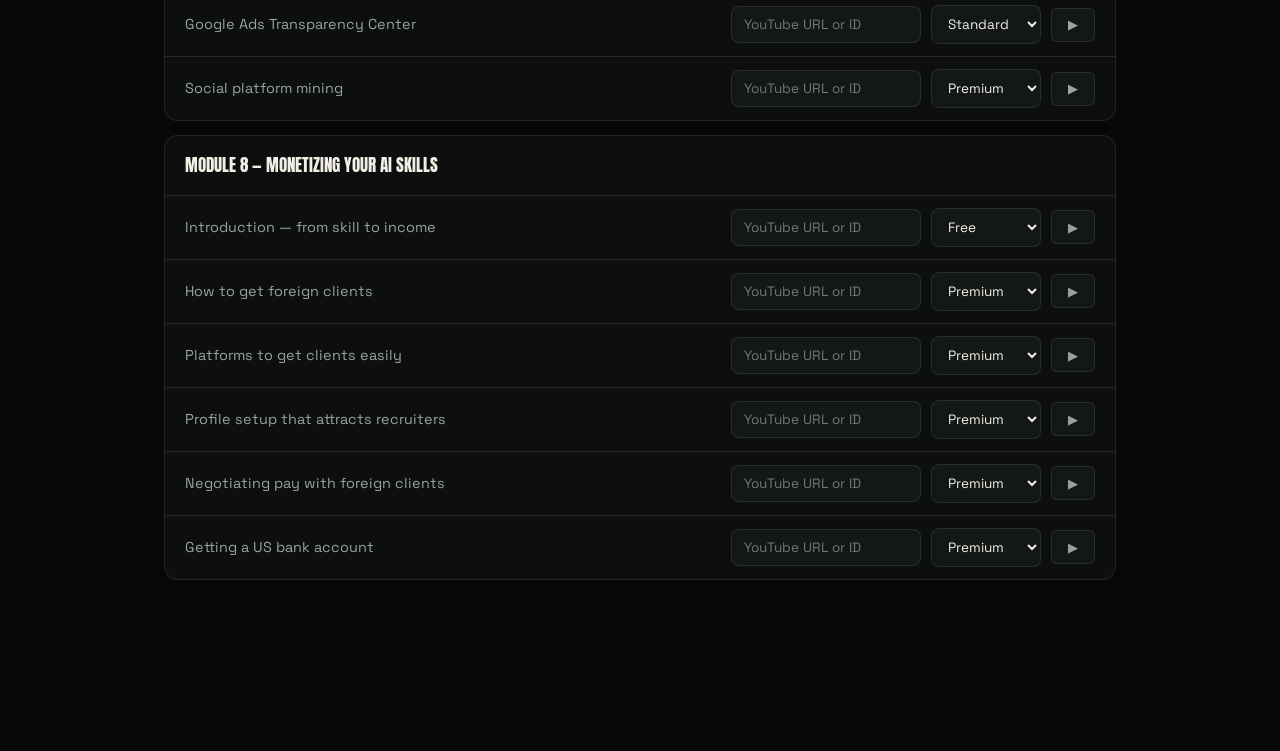
==== commit 3ac14b2f: "Add /guide owner's manual covering all pages, dashboards, publishing, payments and deploys Co-Author" ====
--- a/admin.html
+++ b/admin.html
@@ -84,6 +84,7 @@
       <a href="/sensei">The Sensei</a>
       <a href="/classroom">Classroom</a>
       <a href="/admin" class="active">Admin</a>
+      <a href="/guide">Manual</a>
     </div>
   </nav>
 
